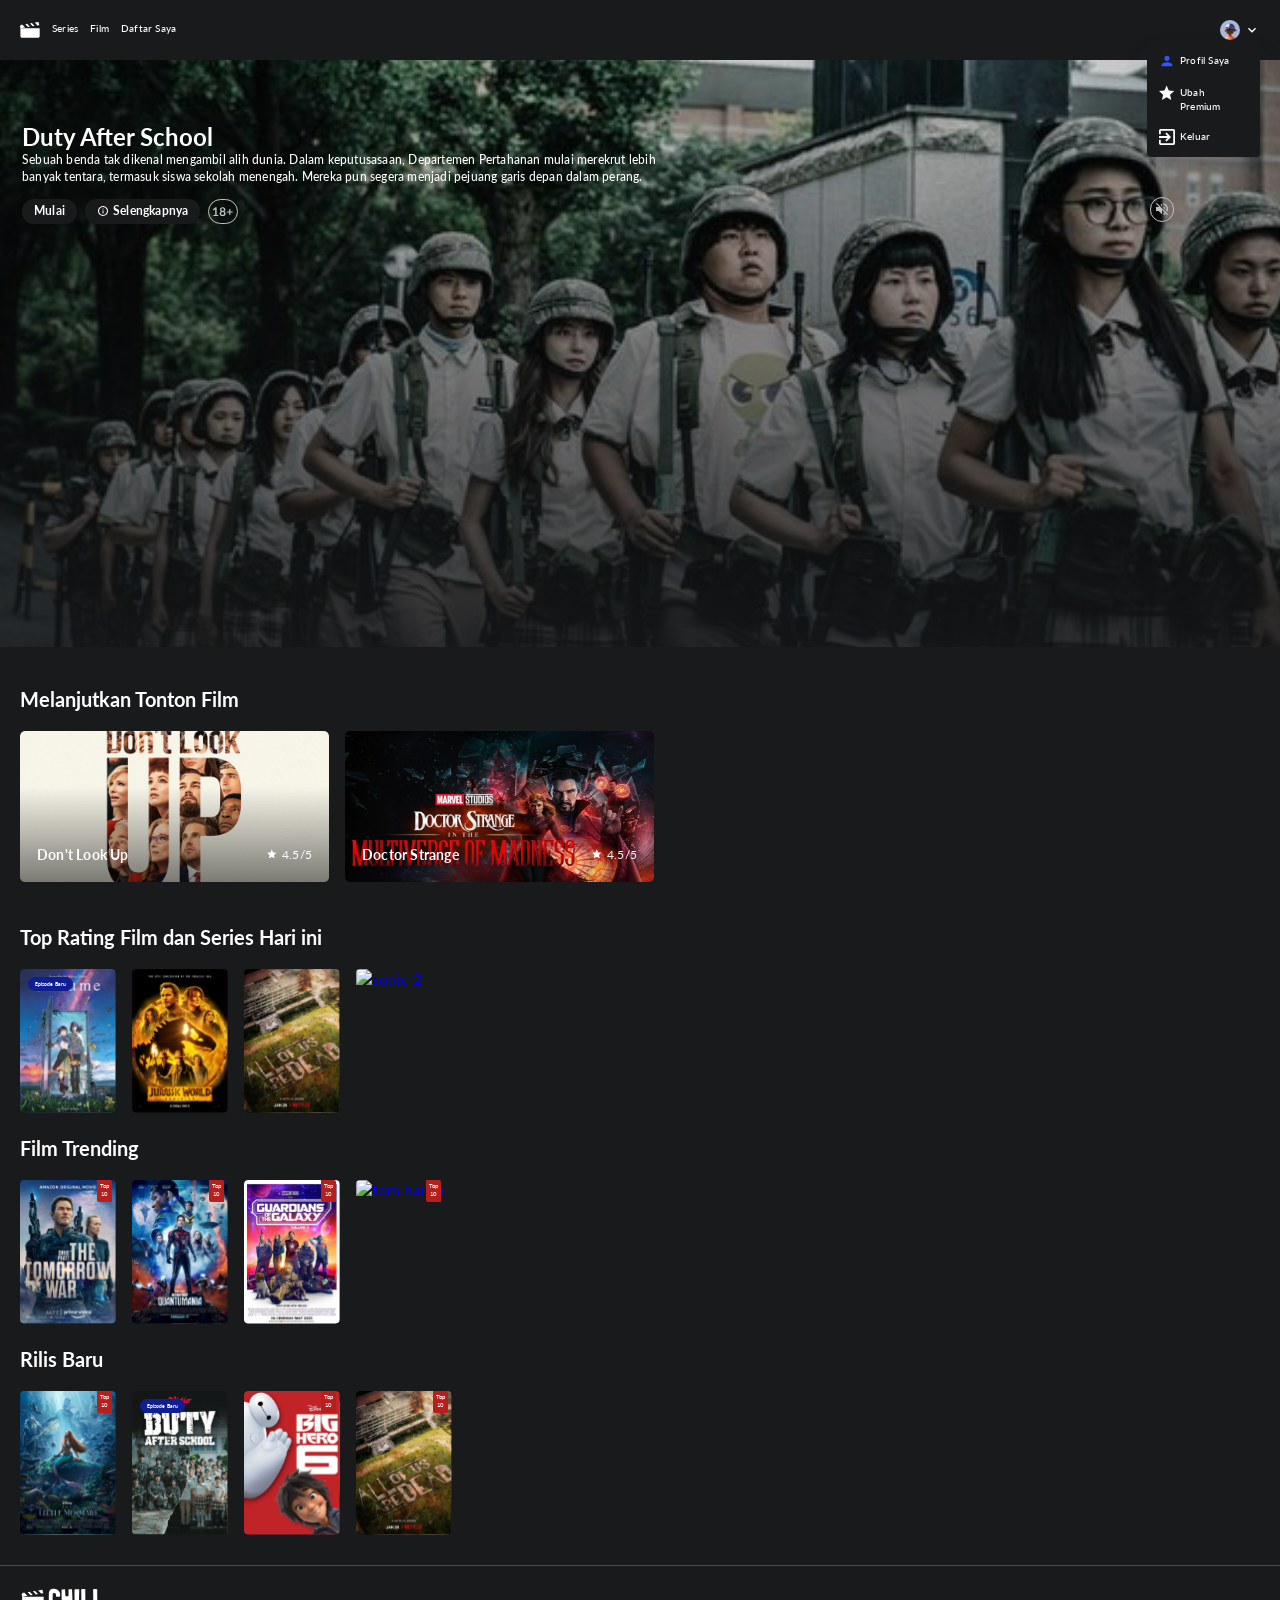
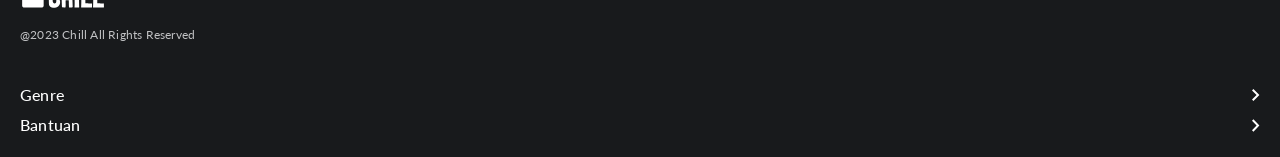
==== Index.html @ 3719b160 "index page without responsive" ====
<!doctype html>
<html lang="en">
  <head>
    <meta charset="UTF-8" />
    <meta name="viewport" content="width=device-width, initial-scale=1.0" />
    <link rel="icon" href="./Images/logo-tab-address.svg" />
    <link rel="stylesheet" href="./Style/index.css" />
    <title>Beranda - Chill App</title>
  </head>
  <body>
    <header>
      <nav>
        <div class="nav-links">
          <img src="./Images/logo-tab-address.svg" alt="logo chill app" />
          <a href="#">Series</a>
          <a href="#">Film</a>
          <a href="#">Daftar Saya</a>
        </div>
        <img src="./Images/Avatar.svg" alt="avatar" />
      </nav>

      <div class="avatar-dropdown">
        <div class="information-avatar">
          <img src="./Images/account.svg" alt="account" />
          <a href="#">Profil Saya</a>
        </div>
        <div class="information-avatar">
          <img src="./Images/Star.svg" alt="star" />
          <a href="#">Ubah Premium</a>
        </div>
        <div class="information-avatar">
          <img src="./Images/log-out.svg" alt="log-out" />
          <a href="#">Keluar</a>
        </div>
      </div>
    </header>

    <main>
      <img
        class="image-duty"
        src="./Images/movie-images/duty-after-school-header.svg"
        alt="duty after school movie"
      />
      <div class="movie-header">
        <div class="detail-movie">
          <h1>Duty After School</h1>
          <p>
            Sebuah benda tak dikenal mengambil alih dunia. Dalam keputusasaan,
            Departemen Pertahanan mulai merekrut lebih banyak tentara, termasuk
            siswa sekolah menengah. Mereka pun segera menjadi pejuang garis
            depan dalam perang.
          </p>
        </div>
        <div class="action-movie">
          <div class="information-movie">
            <button class="btn-start">Mulai</button>
            <button class="btn-information">
              <img
                src="./Images/information-outline.svg"
                alt="information"
              />Selengkapnya
            </button>
            <img src="./Images/age-18+.svg" alt="age 18+" />
          </div>
          <button class="btn-volume-off">
            <img src="./Images/volume-off.svg" alt="volume off" />
          </button>
        </div>
      </div>

      <div class="continue-watching">
        <h1>Melanjutkan Tonton Film</h1>
        <div class="continue-card-movies">
          <a href="#" class="card">
            <img
              src="./Images/movie-images/Dont-look-up.svg"
              alt="Dont look up"
            />
            <div class="information-rating">
              <p>Don't Look Up</p>
              <span><img src="./Images/Star.svg" alt="" />4.5/5</span>
            </div>
          </a>
          <a href="#" class="card">
            <img
              src="./Images/movie-images/Doctor-strange.png"
              alt="Doctor Strange"
            />
            <div class="information-rating">
              <p>Doctor Strange</p>
              <span><img src="./Images/Star.svg" alt="" />4.5/5</span>
            </div>
          </a>
        </div>
      </div>

      <div class="container-card">
        <h1>Top Rating Film dan Series Hari ini</h1>
        <div class="cards">
          <a href="#" class="card"
            ><img src="./Images/movie-images/suzume.svg" alt="suzume" />
            <div class="label-new-episode">
              <p>Episode Baru</p>
            </div>
          </a>
          <a href="#" class="card"
            ><img
              src="./Images/movie-images/jurrasic-world.svg"
              alt="jurrasic world"
          /></a>
          <a href="#" class="card"
            ><img
              src="./Images/movie-images/all-of-us-are-dead.svg"
              alt="all of us are dead"
          /></a>
          <a href="#" class="card"
            ><img src="./Images/movie-images/Sonic2.png" alt="sonic 2"
          /></a>
        </div>
      </div>

      <div class="container-card">
        <h1>Film Trending</h1>
        <div class="cards">
          <a href="#" class="card"
            ><img
              src="./Images/movie-images/tomorrow-war.svg"
              alt="tomorrow war"
            />
            <div class="label-top-rate">
              <p>Top 10</p>
            </div>
          </a>
          <a href="#" class="card"
            ><img
              src="./Images/movie-images/quantumania.svg"
              alt="quantumania"
            />
            <div class="label-top-rate">
              <p>Top 10</p>
            </div>
          </a>
          <a href="#" class="card"
            ><img
              src="./Images/movie-images/guardians.svg"
              alt="guardians galaxy"
            />
            <div class="label-top-rate">
              <p>Top 10</p>
            </div>
          </a>
          <a href="#" class="card"
            ><img src="./Images/movie-images/tom-hanks.png" alt="tom hanks" />
            <div class="label-top-rate">
              <p>Top 10</p>
            </div>
          </a>
        </div>
      </div>

      <div class="container-card">
        <h1>Rilis Baru</h1>
        <div class="cards">
          <a href="#" class="card"
            ><img
              src="./Images/movie-images/little-mermaid.svg"
              alt="little mermaid"
            />
            <div class="label-top-rate">
              <p>Top 10</p>
            </div>
          </a>
          <a href="#" class="card"
            ><img
              src="./Images/movie-images/duty-after-school.svg"
              alt="duty after school"
            />
            <div class="label-new-episode">
              <p>Episode Baru</p>
            </div>
          </a>
          <a href="#" class="card"
            ><img src="./Images/movie-images/big-hero6.svg" alt="big hero 6" />
            <div class="label-top-rate">
              <p>Top 10</p>
            </div>
          </a>
          <a href="#" class="card"
            ><img
              src="./Images/movie-images/all-of-us-are-dead.svg"
              alt="all of us are dead"
            />
            <div class="label-top-rate">
              <p>Top 10</p>
            </div>
          </a>
        </div>
      </div>
    </main>

    <footer>
      <div class="brand">
        <img src="./Images/Logo.svg" alt="logo" />
        <p>@2023 Chill All Rights Reserved</p>
      </div>
      <div class="links-group">
        <a href="#" class="nav-link">
          Genre
          <img src="./Images/arrow-right.svg" alt="arrow" />
        </a>
        <a href="#" class="nav-link">
          Bantuan
          <img src="./Images/arrow-right.svg" alt="arrow" />
        </a>
      </div>
    </footer>
  </body>
</html>
---- Style/index.css ----
@import url("./global.css");

body {
  background-color: rgba(24, 26, 28, 1);
  overflow-x: hidden;
}

/* < Header > */
header {
  min-width: 360px;
  position: sticky;
  top: 0;
  z-index: 100;
  background-color: rgba(24, 26, 28, 1);
}

nav {
  display: flex;
  justify-content: space-between;
  align-items: center;
  margin: 6px 20px;
}

.nav-links {
  display: flex;
  gap: 12px;
  padding: 15px 0px;
}

.nav-links img {
  width: 20px;
  height: 18px;
}

.nav-links a {
  font-size: 10px;
  font-weight: 500;
  line-height: 140%;
  letter-spacing: 0.2px;
  color: white;
  text-decoration: none;
}

.nav-links a:hover {
  text-decoration: underline;
}

.avatar-dropdown {
  width: 113px;
  background-color: rgba(24, 26, 28, 1);
  border-radius: 4px;
  padding: 4px 0px;
  position: absolute;
  right: 20px;
  top: 35px;

  display: flex;
  flex-direction: column;
  box-shadow:
    0 0 1px rgba(62, 67, 74, 0.15),
    0 18px 28px rgba(62, 67, 74, 0.15);
}

.information-avatar {
  display: flex;
  gap: 5px;
  padding: 8px 12px;
}

.information-avatar img {
  width: 16px;
  height: 16px;
}

.information-avatar a {
  font-size: 10px;
  font-weight: 500;
  line-height: 140%;
  letter-spacing: 0.2px;
  color: white;
  text-decoration: none;
}

.information-avatar a:hover {
  color: rgba(50, 84, 255, 1);
  text-decoration: underline;
}

/* < main > */
main {
  min-width: 360px;
  display: flex;
  flex-direction: column;
  gap: 20px;
}

.image-duty {
  width: 100%;
  min-height: 225px;
  max-height: 587px;
  object-fit: cover;
}

.movie-header {
  width: 90%;
  max-width: 1280px;
  position: absolute;
  top: 123px;

  display: flex;
  flex-direction: column;
  gap: 12px;
  margin: 0px 18px 0px 22px;
}

.detail-movie {
  max-width: 668px;
}

.movie-header h1 {
  font-size: 24px;
  font-weight: 700;
  line-height: 120%;
  color: white;
}

.movie-header p {
  font-size: 12px;
  font-weight: 500;
  line-height: 140%;
  letter-spacing: 0.2px;
  color: rgba(255, 255, 255, 1);

  display: -webkit-box;
  -webkit-line-clamp: 2;
  -webkit-box-orient: vertical;
  overflow: hidden;
}

.action-movie {
  display: flex;
  justify-content: space-between;
  align-items: center;
}

.information-movie {
  display: flex;
  gap: 8px;
}

.btn-start {
  font-size: 12px;
  font-weight: 700;
  line-height: 140%;
  letter-spacing: 0.2px;
  color: white;
  padding: 4px 12px;
  border-radius: 12px;
  border: none;
  background-color: rgba(24, 26, 28, 1);
  cursor: pointer;
}

.btn-start:hover {
  background-color: rgba(50, 84, 255, 1);
}

.btn-information img {
  width: 12px;
  height: 12px;
}

.btn-information {
  font-size: 12px;
  font-weight: 700;
  line-height: 140%;
  letter-spacing: 0.2px;
  color: white;
  padding: 4px 12px;
  border-radius: 12px;
  border: none;
  background-color: rgba(24, 26, 28, 1);
  cursor: pointer;

  display: flex;
  align-items: center;
  gap: 4px;
}

.btn-information:hover {
  background-color: rgba(50, 84, 255, 1);
}

.btn-volume-off {
  background-color: transparent;
  border: none;
  cursor: pointer;
}

.continue-watching {
  padding: 20px 0px;
  margin-left: 20px;

  display: flex;
  flex-direction: column;
  gap: 20px;
}

.continue-watching h1 {
  font-size: 20px;
  font-weight: 700;
  line-height: 120%;
  color: white;
}

.continue-card-movies {
  display: flex;
  flex-direction: row;
  gap: 16px;
  overflow-x: auto;
  scrollbar-width: none;
}

.continue-card-movies a {
  text-decoration: none;
}

.continue-card-movies img {
  width: 309px;
  height: 151px;
  border-radius: 5px;
}

.card {
  position: relative;
}

.information-rating {
  width: 309px;
  height: 52px;
  padding: 17px;
  position: absolute;
  top: 98px;

  display: flex;
  justify-content: space-between;
  align-items: center;
}

.information-rating p {
  font-size: 14px;
  font-weight: 700;
  line-height: 140%;
  letter-spacing: 0.2px;
  color: white;
}

.information-rating span {
  font-size: 12px;
  font-weight: 400;
  line-height: 140%;
  letter-spacing: 0.2px;
  color: white;
}

.information-rating img  {
  width: 10px;
  height: 10px;
  margin-right: 5px;
}

.container-card {
  display: flex;
  flex-direction: column;
  gap: 20px;
  margin-left: 20px;
}

.container-card h1 {
  font-size: 20px;
  font-weight: 700;
  line-height: 120%;
  color: white;
}

.cards {
  display: flex;
  flex-direction: row;
  gap: 16px;
  overflow-x: auto;
  scrollbar-width: none;
}

.cards img {
  width: 96px;
  height: 144px;
  border-radius: 4px;
}

.cards a {
  text-decoration: none;
}

.label-new-episode {
  width: 45px;
  height: 14px;
  border-radius: 12px;
  padding: 3px 5px;
  border: 0.48px solid rgba(15, 30, 147, 1);
  background-color: rgba(15, 30, 147, 1);

  display: flex;
  justify-content: center;
  align-items: center;

  position: absolute;
  top: 8px;
  left: 8px;
}

.label-new-episode p {
  font-size: 5px;
  font-weight: 700;
  line-height: 140%;
  letter-spacing: 0.1px;
  color: rgba(255, 255, 255, 1);
}

.label-top-rate {
  width: 15px;
  height: 22px;
  border-top-right-radius: 2px;
  border-bottom-left-radius: 2px;
  padding: 2px;
  background-color: rgba(183, 31, 29, 1);

  position: absolute;
  top: 0px;
  right: 4px;
}

.label-top-rate p {
  font-size: 6px;
  font-weight: 400;
  line-height: 140%;
  letter-spacing: 0.1px;
  color: rgba(255, 255, 255, 1);
  text-align: center;
}

footer {
  min-width: 360px;
  border-top: 1px solid rgba(231, 227, 252, 0.23);
  margin-top: 27px;
  padding: 20px;

  display: flex;
  flex-direction: column;
  gap: 40px;
}

.brand {
  display: flex;
  flex-direction: column;
  gap: 16px;
}

.brand p {
  font-size: 12px;
  font-weight: 400;
  line-height: 140%;
  letter-spacing: 0.2px;
  color: rgba(193, 194, 196, 1);
}

.brand img {
  width: 84px;
  height: 25px;
}

.links-group {
  display: flex;
  flex-direction: column;
  gap: 8px;
}

.nav-link {
  display: flex;
  flex-direction: row;
  justify-content: space-between;
}

.links-group a {
  font-size: 16px;
  font-weight: 500;
  line-height: 140%;
  letter-spacing: 0.2px;
  color: rgba(255, 255, 255, 1);
  text-decoration: none;
}
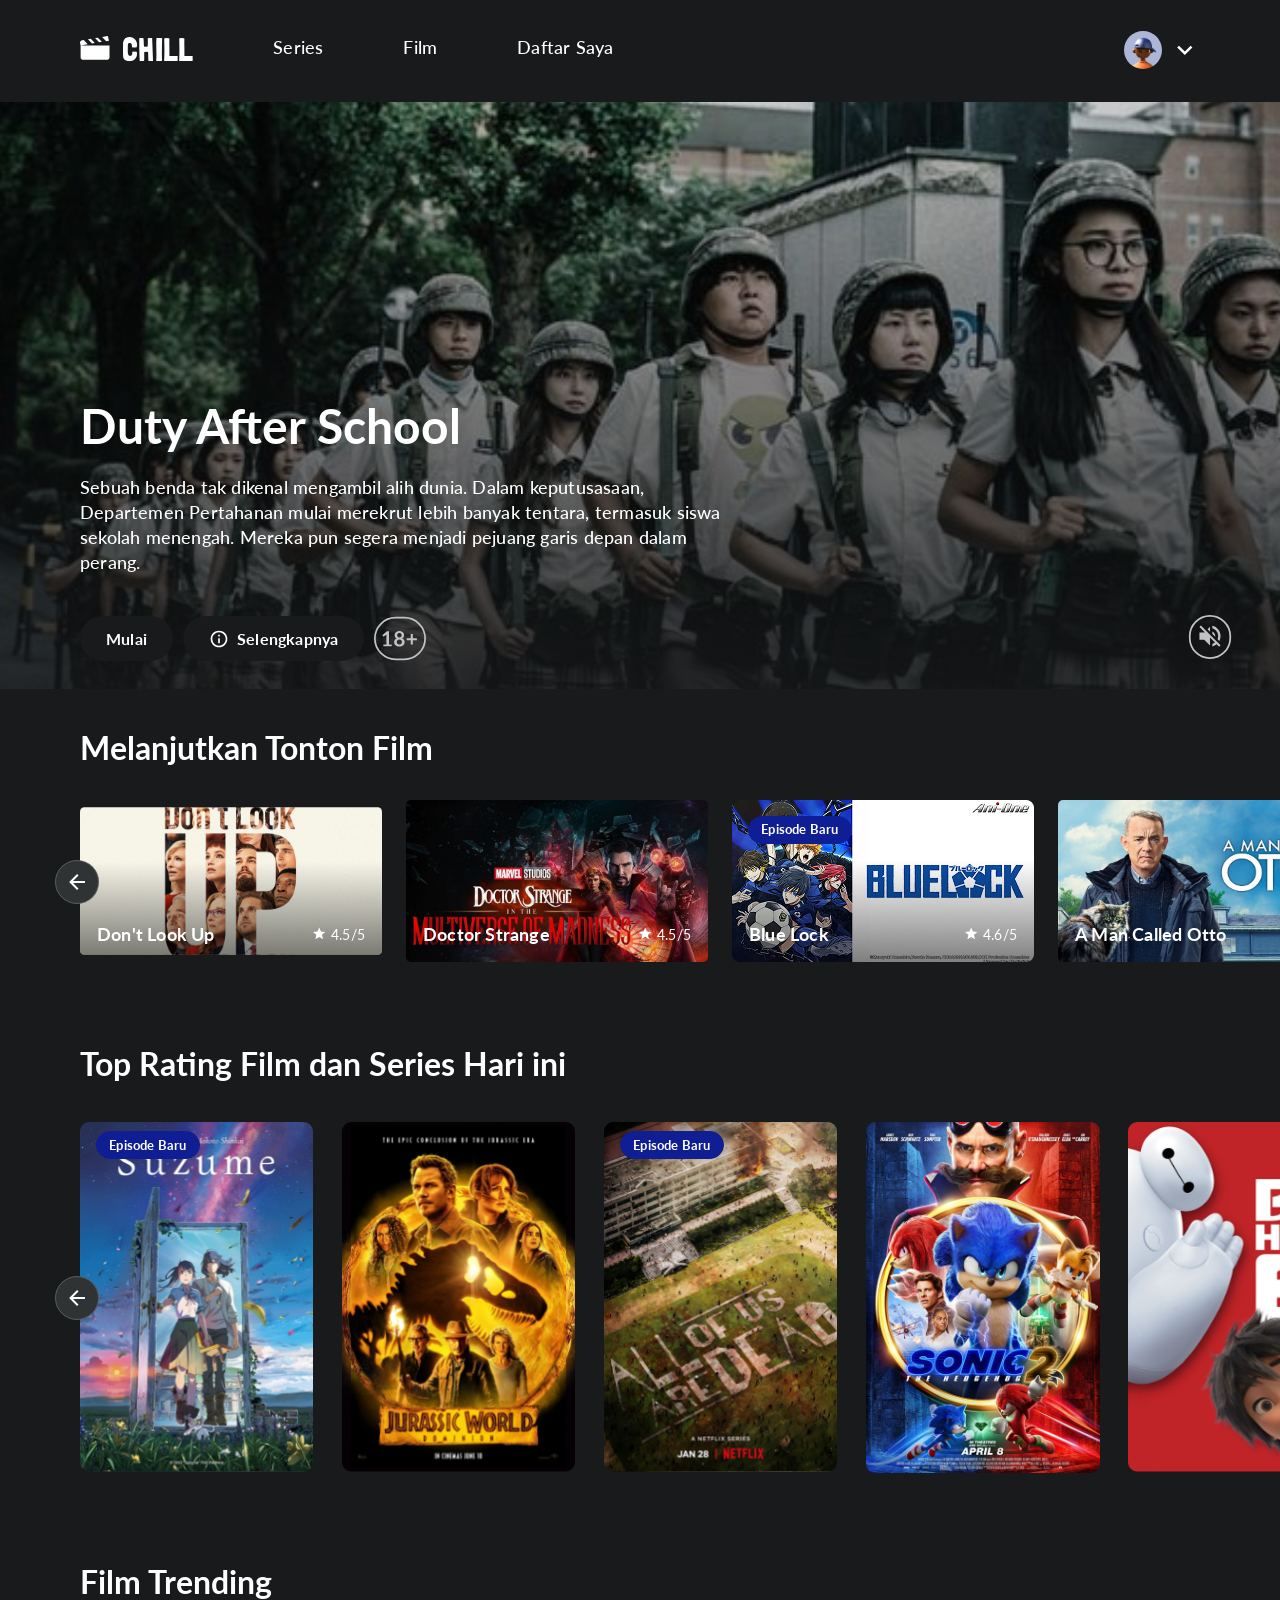
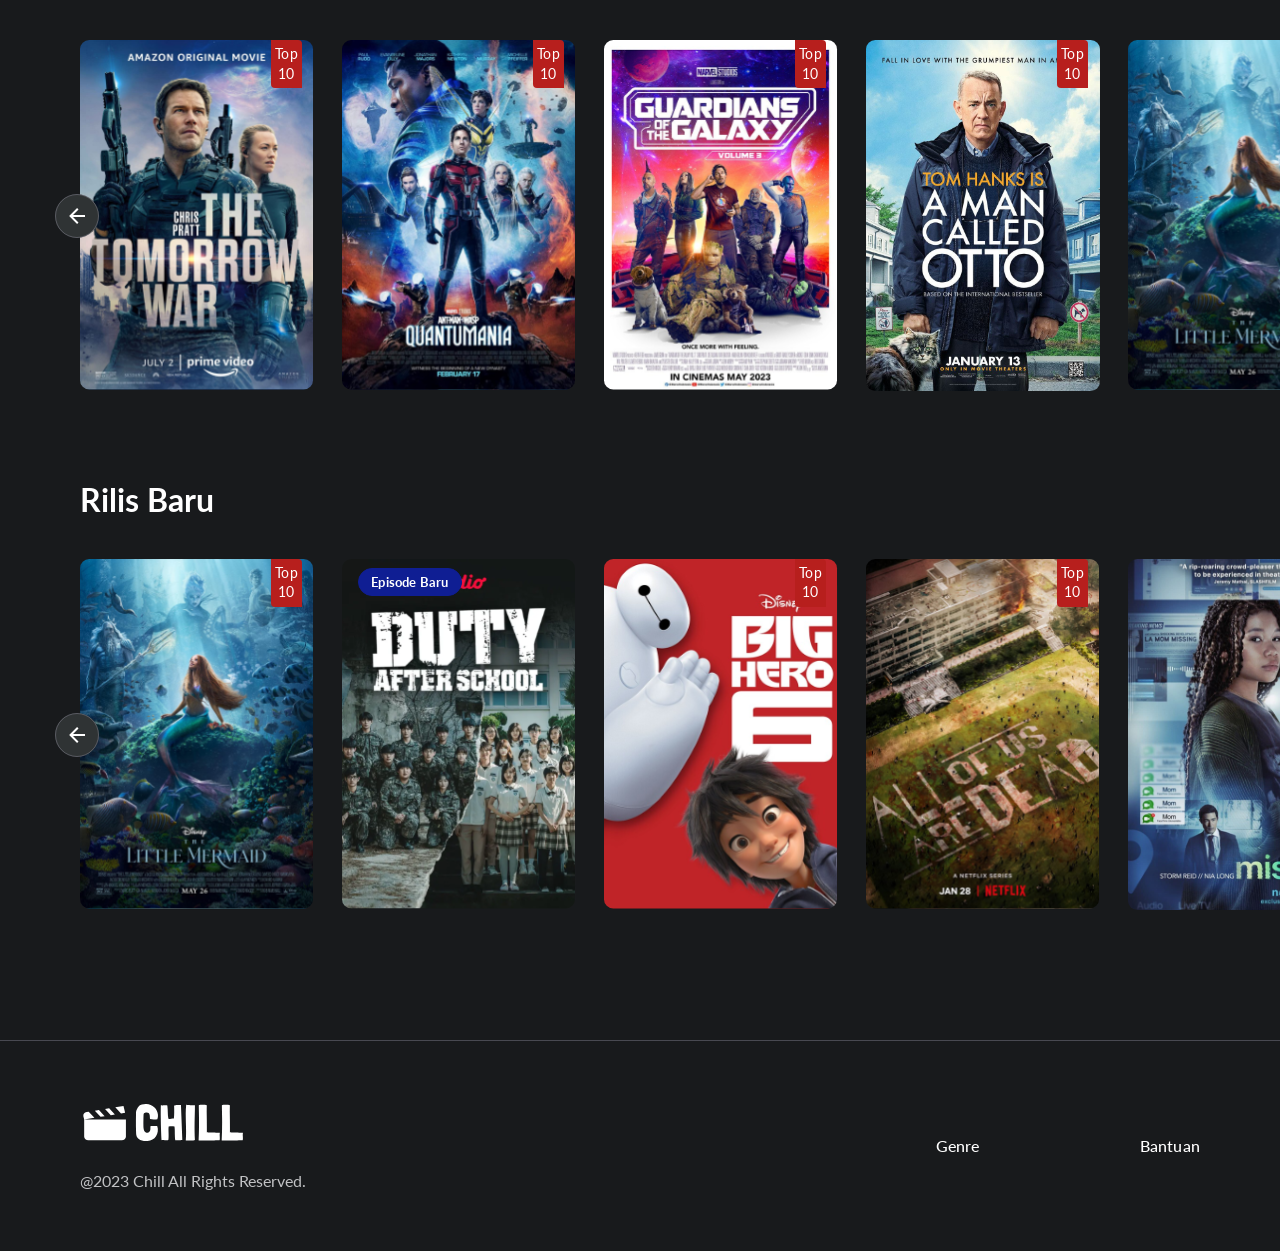
==== commit 72aa9063: "feat: final index page with responsive" ====
--- a/Index.html
+++ b/Index.html
@@ -11,12 +11,17 @@
     <header>
       <nav>
         <div class="nav-links">
-          <img src="./Images/logo-tab-address.svg" alt="logo chill app" />
+          <a href="#">
+            <img src="./Images/logo-tab-address.svg" alt="logo chill app" />
+            <span class="logo-text">CHILL</span>
+          </a>
           <a href="#">Series</a>
           <a href="#">Film</a>
           <a href="#">Daftar Saya</a>
         </div>
-        <img src="./Images/Avatar.svg" alt="avatar" />
+        <button class="profile-toggle">
+          <img src="./Images/Avatar.svg" alt="avatar" />
+        </button>
       </nav>
 
       <div class="avatar-dropdown">
@@ -60,7 +65,7 @@
                 alt="information"
               />Selengkapnya
             </button>
-            <img src="./Images/age-18+.svg" alt="age 18+" />
+            <img class="age" src="./Images/age-18+.svg" alt="age 18+" />
           </div>
           <button class="btn-volume-off">
             <img src="./Images/volume-off.svg" alt="volume off" />
@@ -70,96 +75,173 @@
 
       <div class="continue-watching">
         <h1>Melanjutkan Tonton Film</h1>
-        <div class="continue-card-movies">
-          <a href="#" class="card">
-            <img
-              src="./Images/movie-images/Dont-look-up.svg"
-              alt="Dont look up"
-            />
-            <div class="information-rating">
-              <p>Don't Look Up</p>
-              <span><img src="./Images/Star.svg" alt="" />4.5/5</span>
-            </div>
-          </a>
-          <a href="#" class="card">
-            <img
-              src="./Images/movie-images/Doctor-strange.png"
-              alt="Doctor Strange"
-            />
-            <div class="information-rating">
-              <p>Doctor Strange</p>
-              <span><img src="./Images/Star.svg" alt="" />4.5/5</span>
-            </div>
-          </a>
+        <div class="slide-movies">
+          <button class="arrow move-left">
+            <img src="./Images/arrow-left.svg" alt="move to left" />
+          </button>
+
+          <div class="continue-card-movies">
+            <a href="#" class="card">
+              <img
+                src="./Images/movie-images/Dont-look-up.svg"
+                alt="Dont look up"
+              />
+              <div class="information-rating">
+                <p>Don't Look Up</p>
+                <span><img src="./Images/Star.svg" alt="" />4.5/5</span>
+              </div>
+            </a>
+            <a href="#" class="card">
+              <img
+                src="./Images/movie-images/Doctor-strange.png"
+                alt="Doctor Strange"
+              />
+              <div class="information-rating">
+                <p>Doctor Strange</p>
+                <span><img src="./Images/Star.svg" alt="" />4.5/5</span>
+              </div>
+            </a>
+            <a href="#" class="card">
+              <img src="./Images/movie-images/bluelock.png" alt="Bluelock" />
+              <div class="label-new-episode">
+                <p>Episode Baru</p>
+              </div>
+              <div class="information-rating">
+                <p>Blue Lock</p>
+                <span><img src="./Images/Star.svg" alt="" />4.6/5</span>
+              </div>
+            </a>
+            <a href="#" class="card">
+              <img
+                src="./Images/movie-images/otto.png"
+                alt="A Man Called Otto"
+              />
+              <div class="information-rating">
+                <p>A Man Called Otto</p>
+                <span><img src="./Images/Star.svg" alt="" />4.4/5</span>
+              </div>
+            </a>
+          </div>
+
+          <button class="arrow move-right">
+            <img src="./Images/arrow-right.svg" alt="move to right" />
+          </button>
         </div>
       </div>
 
       <div class="container-card">
         <h1>Top Rating Film dan Series Hari ini</h1>
-        <div class="cards">
-          <a href="#" class="card"
-            ><img src="./Images/movie-images/suzume.svg" alt="suzume" />
-            <div class="label-new-episode">
-              <p>Episode Baru</p>
-            </div>
-          </a>
-          <a href="#" class="card"
-            ><img
-              src="./Images/movie-images/jurrasic-world.svg"
-              alt="jurrasic world"
-          /></a>
-          <a href="#" class="card"
-            ><img
-              src="./Images/movie-images/all-of-us-are-dead.svg"
-              alt="all of us are dead"
-          /></a>
-          <a href="#" class="card"
-            ><img src="./Images/movie-images/Sonic2.png" alt="sonic 2"
-          /></a>
+        <div class="slide-movies">
+          <button class="arrow slide-left">
+            <img src="./Images/arrow-left.svg" alt="move to left" />
+          </button>
+
+          <div class="cards">
+            <a href="#" class="card"
+              ><img src="./Images/movie-images/suzume.svg" alt="suzume" />
+              <div class="label-new-episode">
+                <p>Episode Baru</p>
+              </div>
+            </a>
+            <a href="#" class="card"
+              ><img
+                src="./Images/movie-images/jurrasic-world.svg"
+                alt="jurrasic world"
+            /></a>
+            <a href="#" class="card"
+              ><img
+                src="./Images/movie-images/all-of-us-are-dead.svg"
+                alt="all of us are dead"
+              />
+              <div class="label-new-episode">
+                <p>Episode Baru</p>
+              </div>
+            </a>
+            <a href="#" class="card"
+              ><img src="./Images/movie-images/Sonic2.svg" alt="sonic 2"
+            /></a>
+            <a href="#" class="card"
+              ><img
+                src="./Images/movie-images/big-hero6.svg"
+                alt="Big Hero 6"
+              />
+              <div class="label-top-rate">
+                <p>Top 10</p>
+              </div>
+            </a>
+          </div>
+
+          <button class="arrow slide-right">
+            <img src="./Images/arrow-right.svg" alt="move to right" />
+          </button>
         </div>
       </div>
 
       <div class="container-card">
         <h1>Film Trending</h1>
-        <div class="cards">
-          <a href="#" class="card"
-            ><img
-              src="./Images/movie-images/tomorrow-war.svg"
-              alt="tomorrow war"
-            />
-            <div class="label-top-rate">
-              <p>Top 10</p>
-            </div>
-          </a>
-          <a href="#" class="card"
-            ><img
-              src="./Images/movie-images/quantumania.svg"
-              alt="quantumania"
-            />
-            <div class="label-top-rate">
-              <p>Top 10</p>
-            </div>
-          </a>
-          <a href="#" class="card"
-            ><img
-              src="./Images/movie-images/guardians.svg"
-              alt="guardians galaxy"
-            />
-            <div class="label-top-rate">
-              <p>Top 10</p>
-            </div>
-          </a>
-          <a href="#" class="card"
-            ><img src="./Images/movie-images/tom-hanks.png" alt="tom hanks" />
-            <div class="label-top-rate">
-              <p>Top 10</p>
-            </div>
-          </a>
+        <div class="slide-movies">
+          <button class="arrow slide-left">
+            <img src="./Images/arrow-left.svg" alt="move to left" />
+          </button>
+
+          <div class="cards">
+            <a href="#" class="card"
+              ><img
+                src="./Images/movie-images/tomorrow-war.svg"
+                alt="tomorrow war"
+              />
+              <div class="label-top-rate">
+                <p>Top 10</p>
+              </div>
+            </a>
+            <a href="#" class="card"
+              ><img
+                src="./Images/movie-images/quantumania.svg"
+                alt="quantumania"
+              />
+              <div class="label-top-rate">
+                <p>Top 10</p>
+              </div>
+            </a>
+            <a href="#" class="card"
+              ><img
+                src="./Images/movie-images/guardians.svg"
+                alt="guardians galaxy"
+              />
+              <div class="label-top-rate">
+                <p>Top 10</p>
+              </div>
+            </a>
+            <a href="#" class="card"
+              ><img src="./Images/movie-images/tom-hanks.svg" alt="tom hanks" />
+              <div class="label-top-rate">
+                <p>Top 10</p>
+              </div>
+            </a>
+            <a href="#" class="card"
+              ><img
+                src="./Images/movie-images/little-mermaid.svg"
+                alt="little mermaid"
+              />
+              <div class="label-top-rate">
+                <p>Top 10</p>
+              </div>
+            </a>
+          </div>
+
+          <button class="arrow slide-right">
+            <img src="./Images/arrow-right.svg" alt="move to right" />
+          </button>
         </div>
       </div>
 
       <div class="container-card">
         <h1>Rilis Baru</h1>
+        <div class="slide-movies">
+          <button class="arrow slide-left">
+            <img src="./Images/arrow-left.svg" alt="move to left" />
+          </button>
+
         <div class="cards">
           <a href="#" class="card"
             ><img
@@ -194,24 +276,67 @@
               <p>Top 10</p>
             </div>
           </a>
-        </div>
+          <a href="#" class="card"
+            ><img src="./Images/movie-images/missing.svg" alt="Missing" />
+          </a>
+        </div>
+
+        <button class="arrow slide-right">
+            <img src="./Images/arrow-right.svg" alt="move to right" />
+        </button>
       </div>
     </main>
 
     <footer>
       <div class="brand">
         <img src="./Images/Logo.svg" alt="logo" />
-        <p>@2023 Chill All Rights Reserved</p>
-      </div>
+        <p>@2023 Chill All Rights Reserved.</p>
+      </div>
+      
       <div class="links-group">
-        <a href="#" class="nav-link">
-          Genre
-          <img src="./Images/arrow-right.svg" alt="arrow" />
-        </a>
-        <a href="#" class="nav-link">
-          Bantuan
-          <img src="./Images/arrow-right.svg" alt="arrow" />
-        </a>
+        <details class="footer-section">
+          <summary>
+            Genre
+            <img src="./Images/arrow.svg" alt="arrow">
+          </summary>
+          <div class="genre-columns">
+            <ul>
+              <li><a href="#">Aksi</a></li>
+              <li><a href="#">Anak-anak</a></li>
+              <li><a href="#">Anime</a></li>
+              <li><a href="#">Britania</a></li>
+            </ul>
+            <ul>
+              <li><a href="#">Drama</a></li>
+              <li><a href="#">Fantasi Ilmiah & Fantasi</a></li>
+              <li><a href="#">Kejahatan</a></li>
+              <li><a href="#">KDrama</a></li>
+            </ul>
+            <ul>
+              <li><a href="#">Komedi</a></li>
+              <li><a href="#">Petualangan</a></li>
+              <li><a href="#">Perang</a></li>
+              <li><a href="#">Romantis</a></li>
+            </ul>
+            <ul>
+              <li><a href="#">Sains & Alam</a></li>
+              <li><a href="#">Thriller</a></li>
+            </ul>
+          </div>
+        </details>
+
+        <details class="footer-section">
+          <summary>
+            Bantuan
+            <img src="./Images/arrow.svg" alt="arrow">
+          </summary>
+          <ul>
+            <li><a href="#">FAQ</a></li>
+            <li><a href="#">Kontak Kami</a></li>
+            <li><a href="#">Privasi</a></li>
+            <li><a href="#">Syarat & Ketentuan</a></li>
+          </ul>
+        </details>
       </div>
     </footer>
   </body>
--- a/Style/index.css
+++ b/Style/index.css
@@ -1,4 +1,5 @@
 @import url("./global.css");
+@import url("https://fonts.googleapis.com/css2?family=Lato:ital,wght@0,100;0,300;0,400;0,700;0,900;1,100;1,300;1,400;1,700;1,900&family=Londrina+Solid:wght@100;300;400;900&family=Roboto:ital,wght@0,100..900;1,100..900&display=swap");
 
 body {
   background-color: rgba(24, 26, 28, 1);
@@ -43,6 +44,16 @@
 
 .nav-links a:hover {
   text-decoration: underline;
+}
+
+.profile-toggle {
+  background-color: transparent;
+  border: none;
+  cursor: pointer;
+}
+
+.logo-text {
+  display: none;
 }
 
 .avatar-dropdown {
@@ -86,6 +97,45 @@
   text-decoration: underline;
 }
 
+/* responsive desktop header */
+@media (min-width: 768px) {
+  nav {
+    margin: 25px 80px;
+  }
+
+  .logo-text {
+    display: inline-block;
+    font-size: 32px;
+    font-weight: 400;
+    font-family: "Londrina Solid", sans-serif;
+    margin-left: 7px;
+    color: white;
+  }
+
+  .nav-links {
+    gap: 80px;
+    padding: 10px 0px;
+  }
+
+  .nav-links img {
+    width: 30px;
+    height: 26px;
+  }
+
+  .nav-links a {
+    font-size: 18px;
+  }
+
+  .profile-toggle img {
+    width: 76px;
+    height: 40px;
+  }
+
+  .avatar-dropdown {
+    display: none;
+  }
+}
+
 /* < main > */
 main {
   min-width: 360px;
@@ -115,16 +165,19 @@
 
 .detail-movie {
   max-width: 668px;
-}
-
-.movie-header h1 {
+  display: flex;
+  flex-direction: column;
+  gap: 12px;
+}
+
+.detail-movie h1 {
   font-size: 24px;
   font-weight: 700;
   line-height: 120%;
   color: white;
 }
 
-.movie-header p {
+.detail-movie p {
   font-size: 12px;
   font-weight: 500;
   line-height: 140%;
@@ -145,7 +198,7 @@
 
 .information-movie {
   display: flex;
-  gap: 8px;
+  gap: 10px;
 }
 
 .btn-start {
@@ -155,7 +208,7 @@
   letter-spacing: 0.2px;
   color: white;
   padding: 4px 12px;
-  border-radius: 12px;
+  border-radius: 48px;
   border: none;
   background-color: rgba(24, 26, 28, 1);
   cursor: pointer;
@@ -177,11 +230,10 @@
   letter-spacing: 0.2px;
   color: white;
   padding: 4px 12px;
-  border-radius: 12px;
+  border-radius: 48px;
   border: none;
   background-color: rgba(24, 26, 28, 1);
   cursor: pointer;
-
   display: flex;
   align-items: center;
   gap: 4px;
@@ -263,10 +315,18 @@
   color: white;
 }
 
-.information-rating img  {
+.information-rating img {
   width: 10px;
   height: 10px;
   margin-right: 5px;
+}
+
+.slide-movies {
+  position: relative;
+}
+
+.arrow {
+  display: none;
 }
 
 .container-card {
@@ -348,6 +408,177 @@
   text-align: center;
 }
 
+/* responsive desktop main */
+@media (min-width: 768px) {
+  main {
+    gap: 0px;
+  }
+
+  .movie-header {
+    gap: 40px;
+    margin: 274px 80px 80px 80px;
+  }
+
+  .detail-movie {
+    gap: 20px;
+  }
+
+  .detail-movie h1 {
+    font-size: 48px;
+  }
+
+  .detail-movie p {
+    font-size: 18px;
+    display: block;
+  }
+
+  .btn-start,
+  .btn-information {
+    font-size: 16px;
+    padding: 10px 26px;
+    gap: 8px;
+  }
+
+  .btn-information img {
+    width: 20px;
+    height: 20px;
+  }
+
+  .age {
+    width: 52px;
+    height: 45px;
+  }
+
+  .btn-volume-off img {
+    width: 44px;
+    height: 44px;
+  }
+
+  .continue-watching {
+    margin: 0px;
+    padding: 40px 80px;
+    gap: 32px;
+  }
+
+  .continue-watching h1,
+  .container-card h1 {
+    font-size: 32px;
+  }
+
+  .continue-card-movies {
+    gap: 24px;
+  }
+
+  .continue-card-movies img {
+    width: 302px;
+    height: 162px;
+  }
+
+  .information-rating {
+    width: 302px;
+    height: 54px;
+    top: 108px;
+  }
+
+  .information-rating img {
+    width: 13px;
+    height: 13px;
+  }
+
+  .information-rating p {
+    font-size: 18px;
+    line-height: 120%;
+    letter-spacing: 0%;
+  }
+
+  .information-rating span {
+    font-size: 14px;
+  }
+
+  .slide-movies {
+    width: 1280px;
+  }
+
+  .arrow {
+    background-color: transparent;
+    border: none;
+    cursor: pointer;
+
+    display: flex;
+
+    position: absolute;
+    z-index: 10;
+  }
+
+  .move-right {
+    right: -25px;
+    top: 60px;
+  }
+
+  .move-left {
+    left: -25px;
+    top: 60px;
+  }
+
+  .container-card {
+    margin: 0px;
+    padding: 40px 80px;
+    gap: 32px;
+  }
+
+  .cards {
+    gap: 28px;
+  }
+
+  .cards img {
+    width: 234px;
+    height: 365px;
+    border-radius: 8px;
+  }
+
+  .label-new-episode {
+    width: 104px;
+    height: 28px;
+    border-radius: 24px;
+    padding: 4px 10px;
+
+    top: 16px;
+    left: 16px;
+  }
+
+  .label-new-episode p {
+    font-size: 13px;
+    letter-spacing: 0.2px;
+  }
+
+  .label-top-rate {
+    width: 31px;
+    height: 48px;
+    border-top-right-radius: 4px;
+    border-bottom-left-radius: 4px;
+    padding: 4px;
+
+    top: 7px;
+    right: 12px;
+  }
+
+  .label-top-rate p {
+    font-size: 14px;
+    letter-spacing: 0.2px;
+  }
+
+  .slide-right {
+    right: -25px;
+    top: 161px;
+  }
+
+  .slide-left {
+    left: -25px;
+    top: 161px;
+  }
+}
+
+/* footer */
 footer {
   min-width: 360px;
   border-top: 1px solid rgba(231, 227, 252, 0.23);
@@ -384,18 +615,85 @@
   gap: 8px;
 }
 
-.nav-link {
+.footer-section summary {
+  font-size: 16px;
+  font-weight: 500;
+  line-height: 140%;
+  letter-spacing: 0.2px;
+  color: rgba(255, 255, 255, 1);
+
   display: flex;
   flex-direction: row;
   justify-content: space-between;
 }
 
-.links-group a {
+.footer-section:open summary img {
+  transform: rotate(90deg);
+}
+
+.footer-section ul {
+  list-style: none;
+  margin-top: 15px;
+
+  display: flex;
+  flex-direction: column;
+  gap: 13px;
+}
+
+.footer-section a {
   font-size: 16px;
   font-weight: 500;
   line-height: 140%;
   letter-spacing: 0.2px;
+  color: rgba(193, 194, 196, 1);
+  text-decoration: none;
+}
+
+.footer-section a:hover {
+  text-decoration: underline;
   color: rgba(255, 255, 255, 1);
-  text-decoration: none;
-}
-
+}
+
+.genre-columns {
+  display: flex;
+  flex-direction: row;
+  gap: 28px;
+}
+
+/* responsive desktop footer */
+@media (min-width: 768px) {
+  footer {
+    margin-top: 80px;
+    padding: 60px 80px;
+
+    display: flex;
+    flex-direction: row;
+    justify-content: space-between;
+    align-items: center;
+  }
+
+  .brand {
+    gap: 26px;
+  }
+
+  .brand img {
+    width: 163px;
+    height: 44px;
+  }
+
+  .brand p {
+    font-size: 16px;
+    line-height: 20px;
+    letter-spacing: 0px;
+  }
+
+  .links-group {
+    display: flex;
+    flex-direction: row;
+    gap: 160px;
+  }
+
+  .footer-section summary img{
+    display: none;
+  }
+}
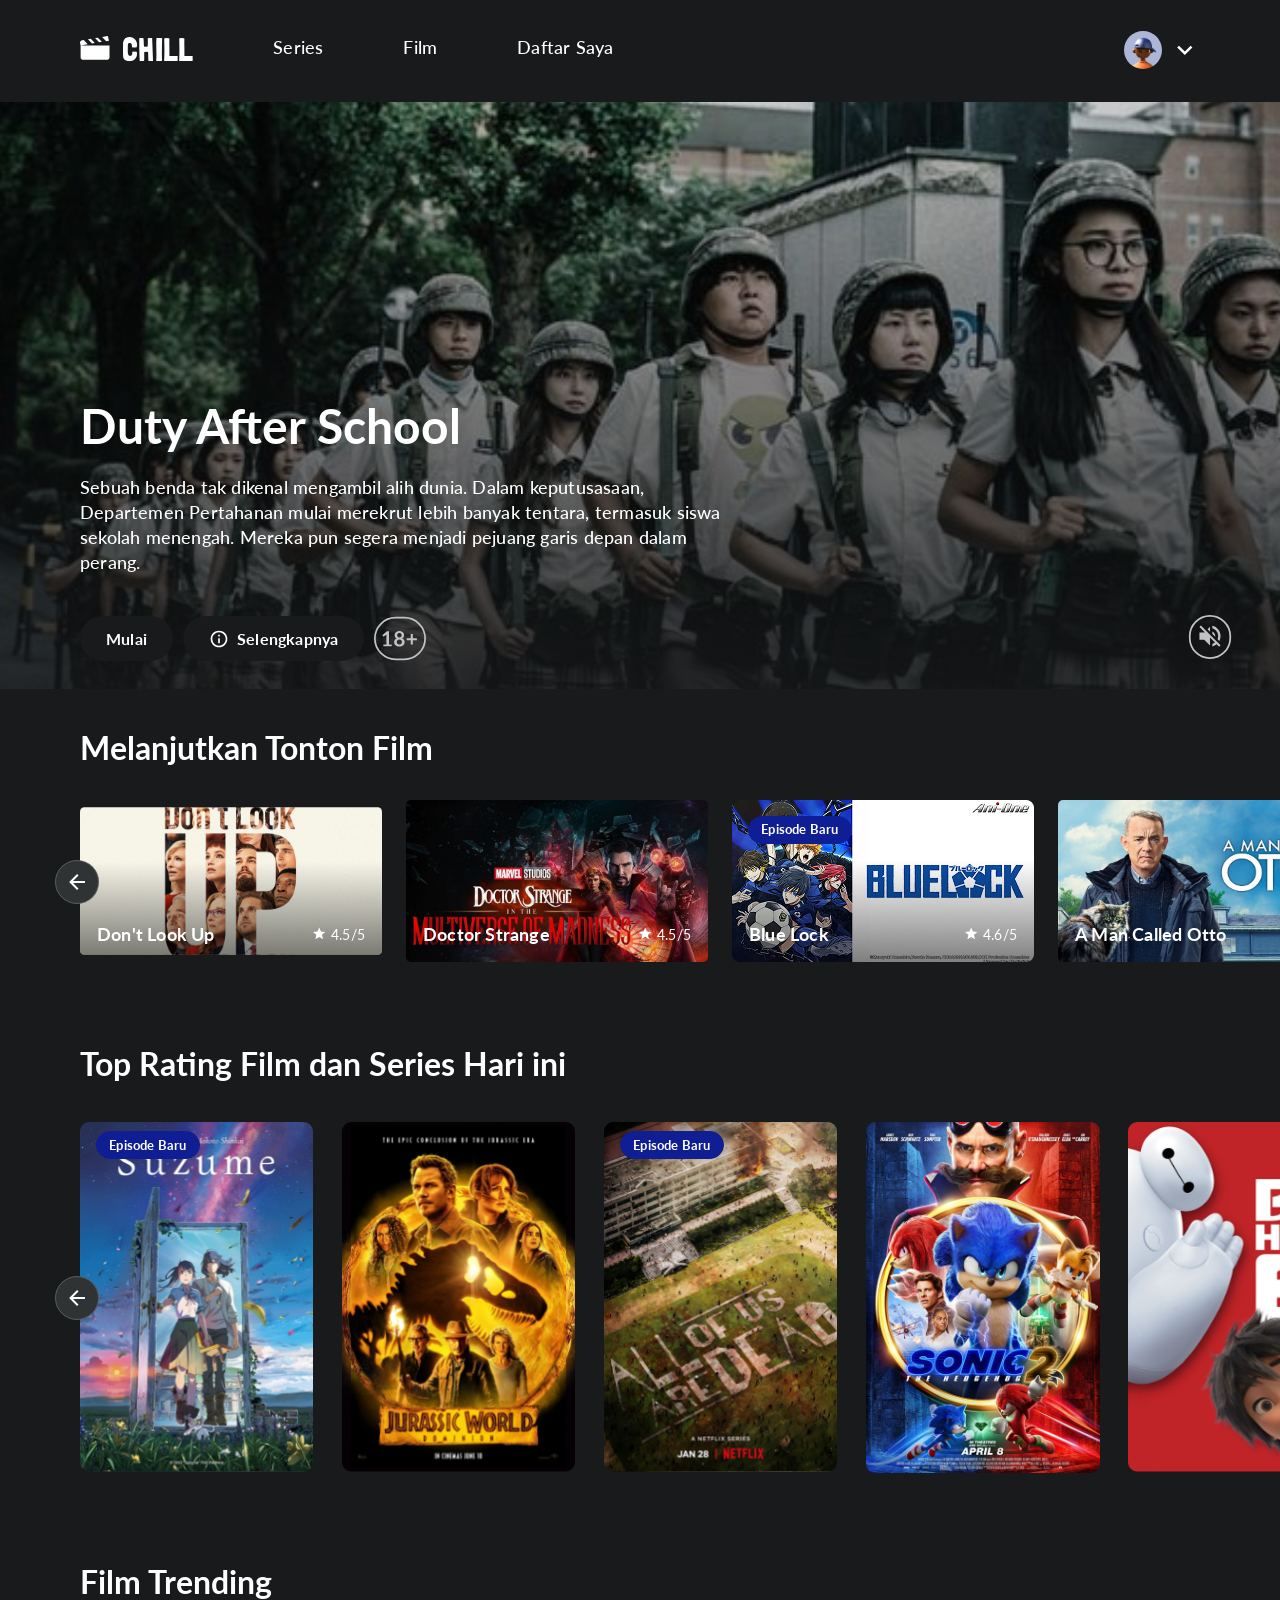
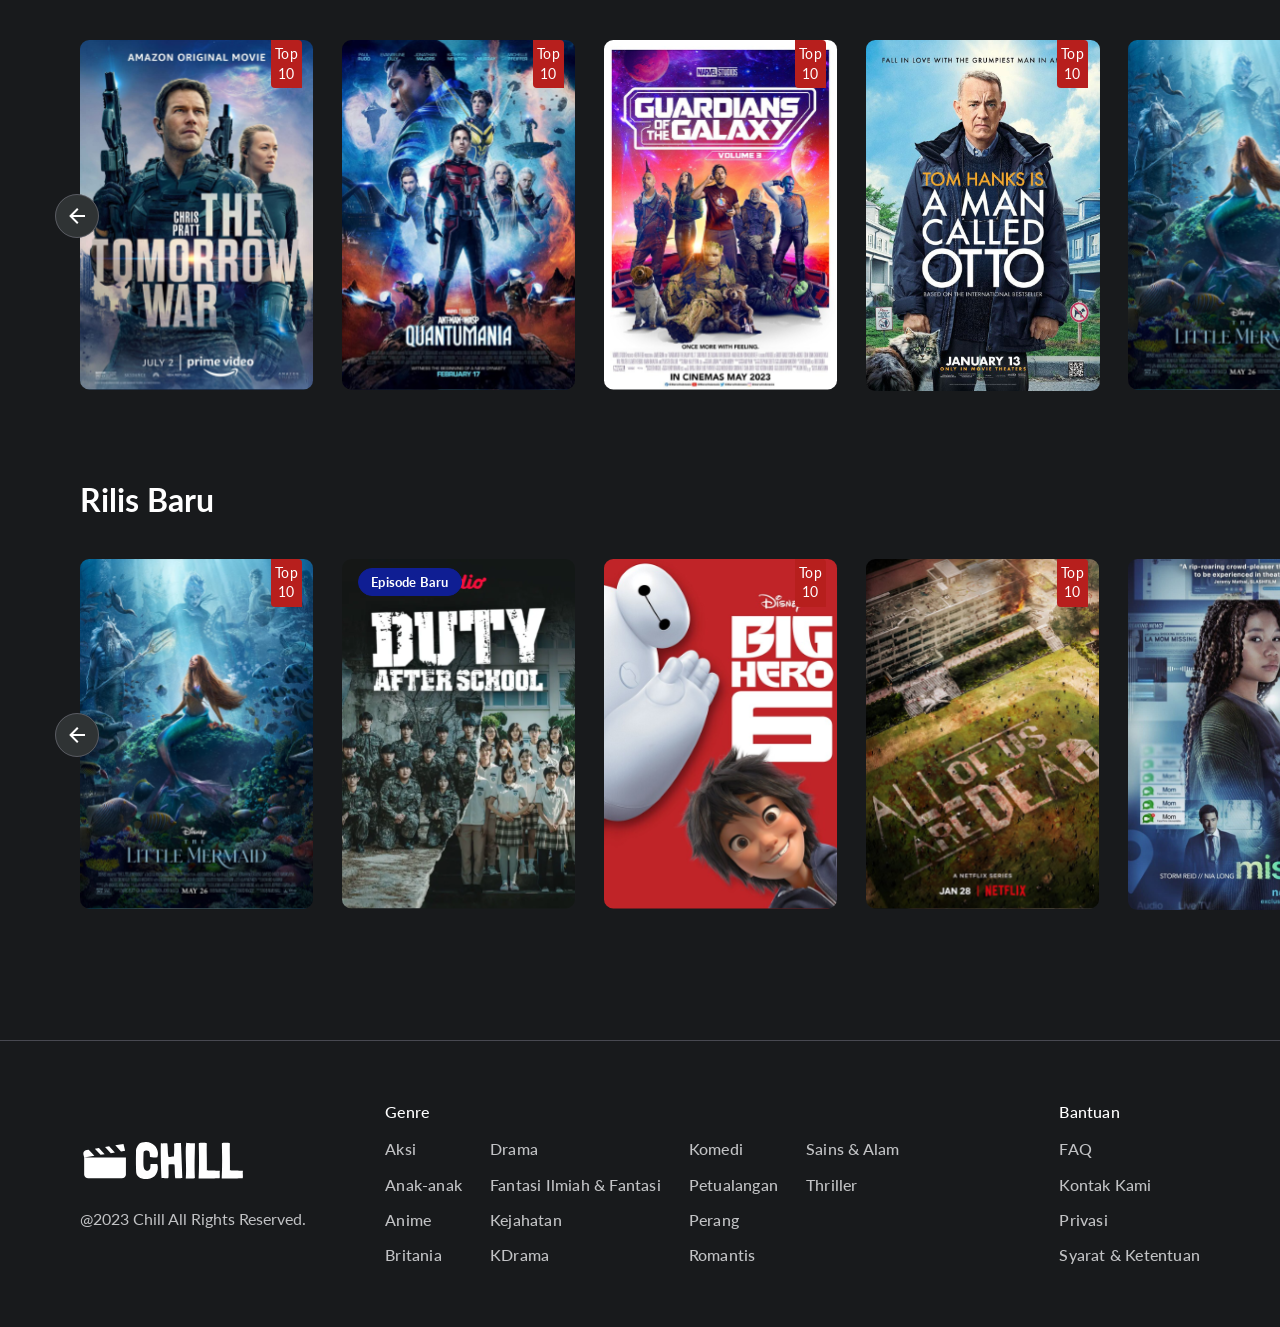
==== commit b0939b62: "fix: footer structurechanged" ====
--- a/Index.html
+++ b/Index.html
@@ -294,11 +294,11 @@
       </div>
       
       <div class="links-group">
-        <details class="footer-section">
-          <summary>
+        <div class="footer-section">
+          <div class="footer-summary">
             Genre
             <img src="./Images/arrow.svg" alt="arrow">
-          </summary>
+          </div>
           <div class="genre-columns">
             <ul>
               <li><a href="#">Aksi</a></li>
@@ -323,20 +323,20 @@
               <li><a href="#">Thriller</a></li>
             </ul>
           </div>
-        </details>
-
-        <details class="footer-section">
-          <summary>
+        </div>
+
+        <div class="footer-section">
+          <div class="footer-summary">
             Bantuan
             <img src="./Images/arrow.svg" alt="arrow">
-          </summary>
+          </div>
           <ul>
             <li><a href="#">FAQ</a></li>
             <li><a href="#">Kontak Kami</a></li>
             <li><a href="#">Privasi</a></li>
             <li><a href="#">Syarat & Ketentuan</a></li>
           </ul>
-        </details>
+        </div>
       </div>
     </footer>
   </body>
--- a/Style/index.css
+++ b/Style/index.css
@@ -615,7 +615,7 @@
   gap: 8px;
 }
 
-.footer-section summary {
+.footer-summary {
   font-size: 16px;
   font-weight: 500;
   line-height: 140%;
@@ -627,37 +627,9 @@
   justify-content: space-between;
 }
 
-.footer-section:open summary img {
-  transform: rotate(90deg);
-}
-
-.footer-section ul {
-  list-style: none;
-  margin-top: 15px;
-
-  display: flex;
-  flex-direction: column;
-  gap: 13px;
-}
-
-.footer-section a {
-  font-size: 16px;
-  font-weight: 500;
-  line-height: 140%;
-  letter-spacing: 0.2px;
-  color: rgba(193, 194, 196, 1);
-  text-decoration: none;
-}
-
-.footer-section a:hover {
-  text-decoration: underline;
-  color: rgba(255, 255, 255, 1);
-}
-
-.genre-columns {
-  display: flex;
-  flex-direction: row;
-  gap: 28px;
+.footer-section ul,
+.footer-section .genre-columns {
+  display: none;
 }
 
 /* responsive desktop footer */
@@ -693,7 +665,38 @@
     gap: 160px;
   }
 
-  .footer-section summary img{
+  .footer-summary img {
     display: none;
   }
-}
+
+  .footer-section ul,
+  .footer-section .genre-columns {
+    display: flex;
+  }
+
+  .footer-section ul {
+    list-style: none;
+    margin-top: 15px;
+
+    flex-direction: column;
+    gap: 13px;
+  }
+
+  .footer-section a {
+    font-size: 16px;
+    font-weight: 500;
+    line-height: 140%;
+    letter-spacing: 0.2px;
+    color: rgba(193, 194, 196, 1);
+    text-decoration: none;
+  }
+
+  .footer-section a:hover {
+    text-decoration: underline;
+    color: rgba(255, 255, 255, 1);
+  }
+
+  .genre-columns {
+    gap: 28px;
+  }
+}
